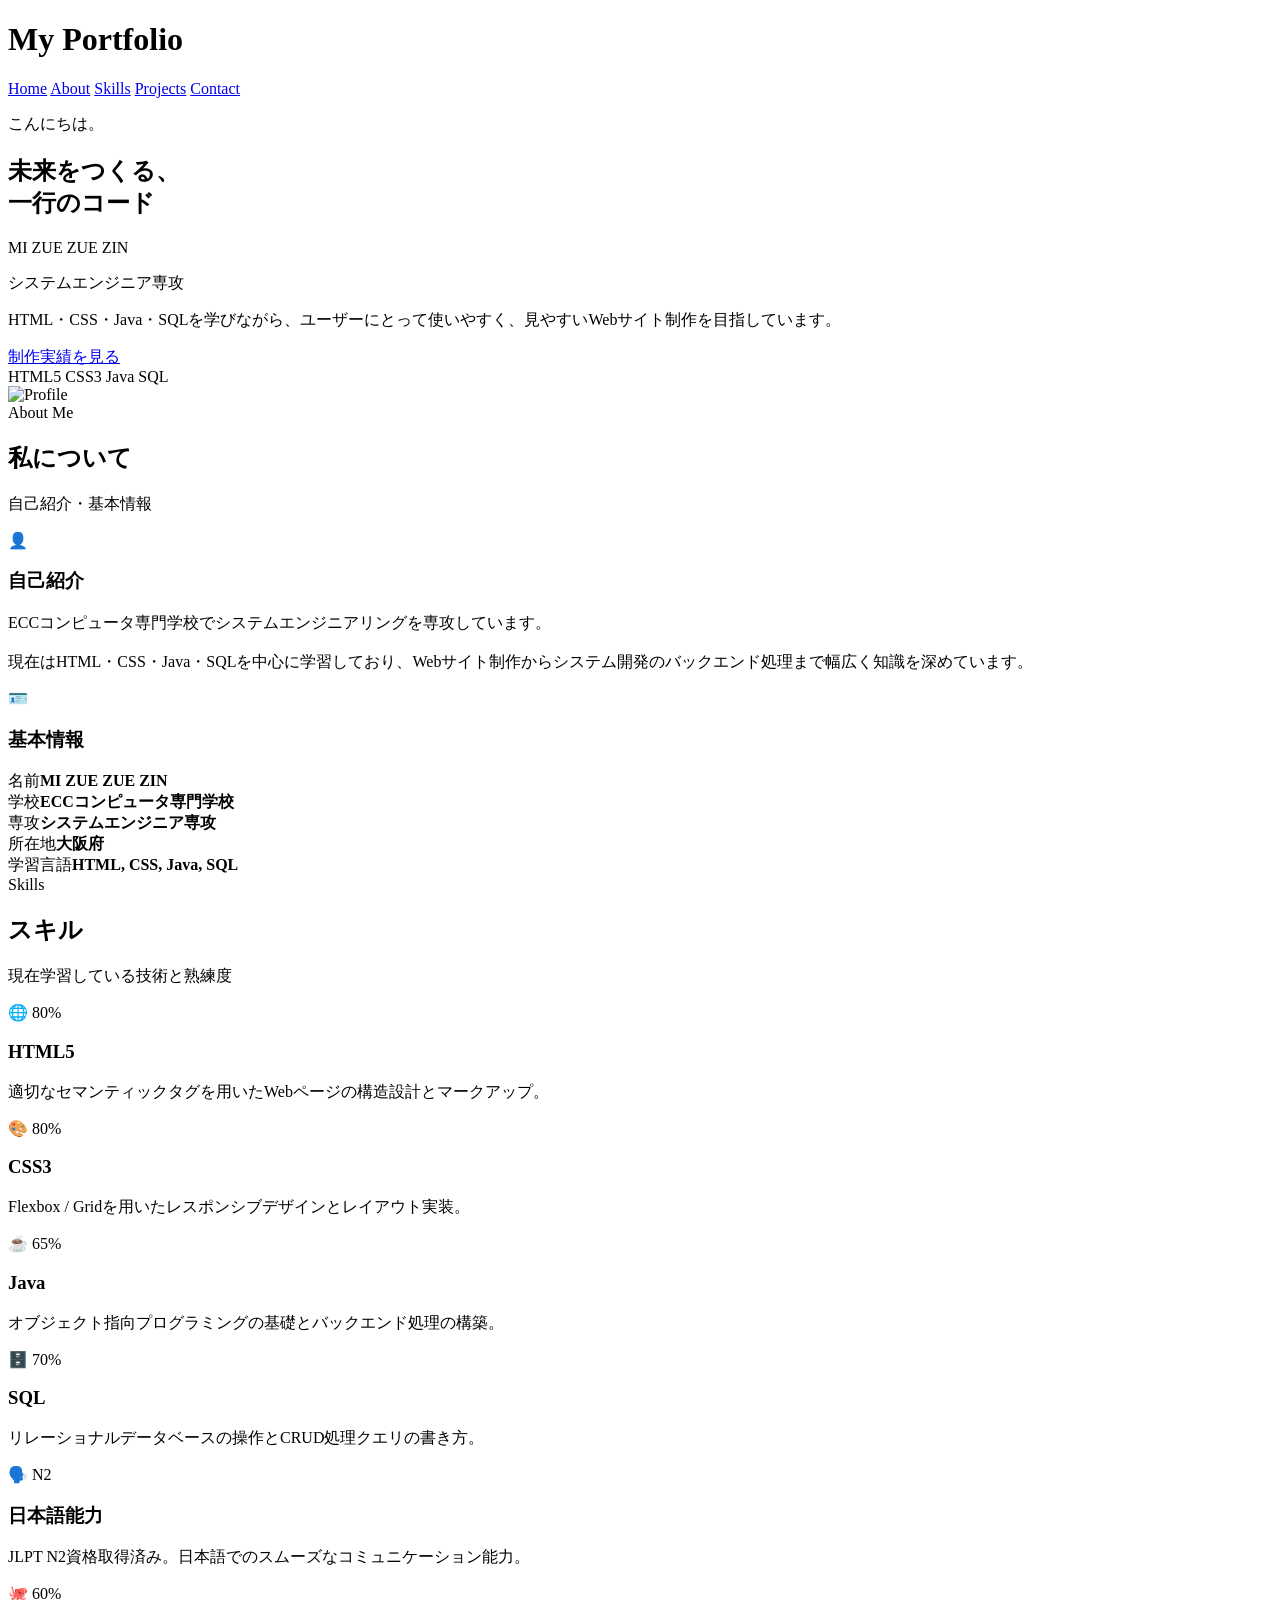
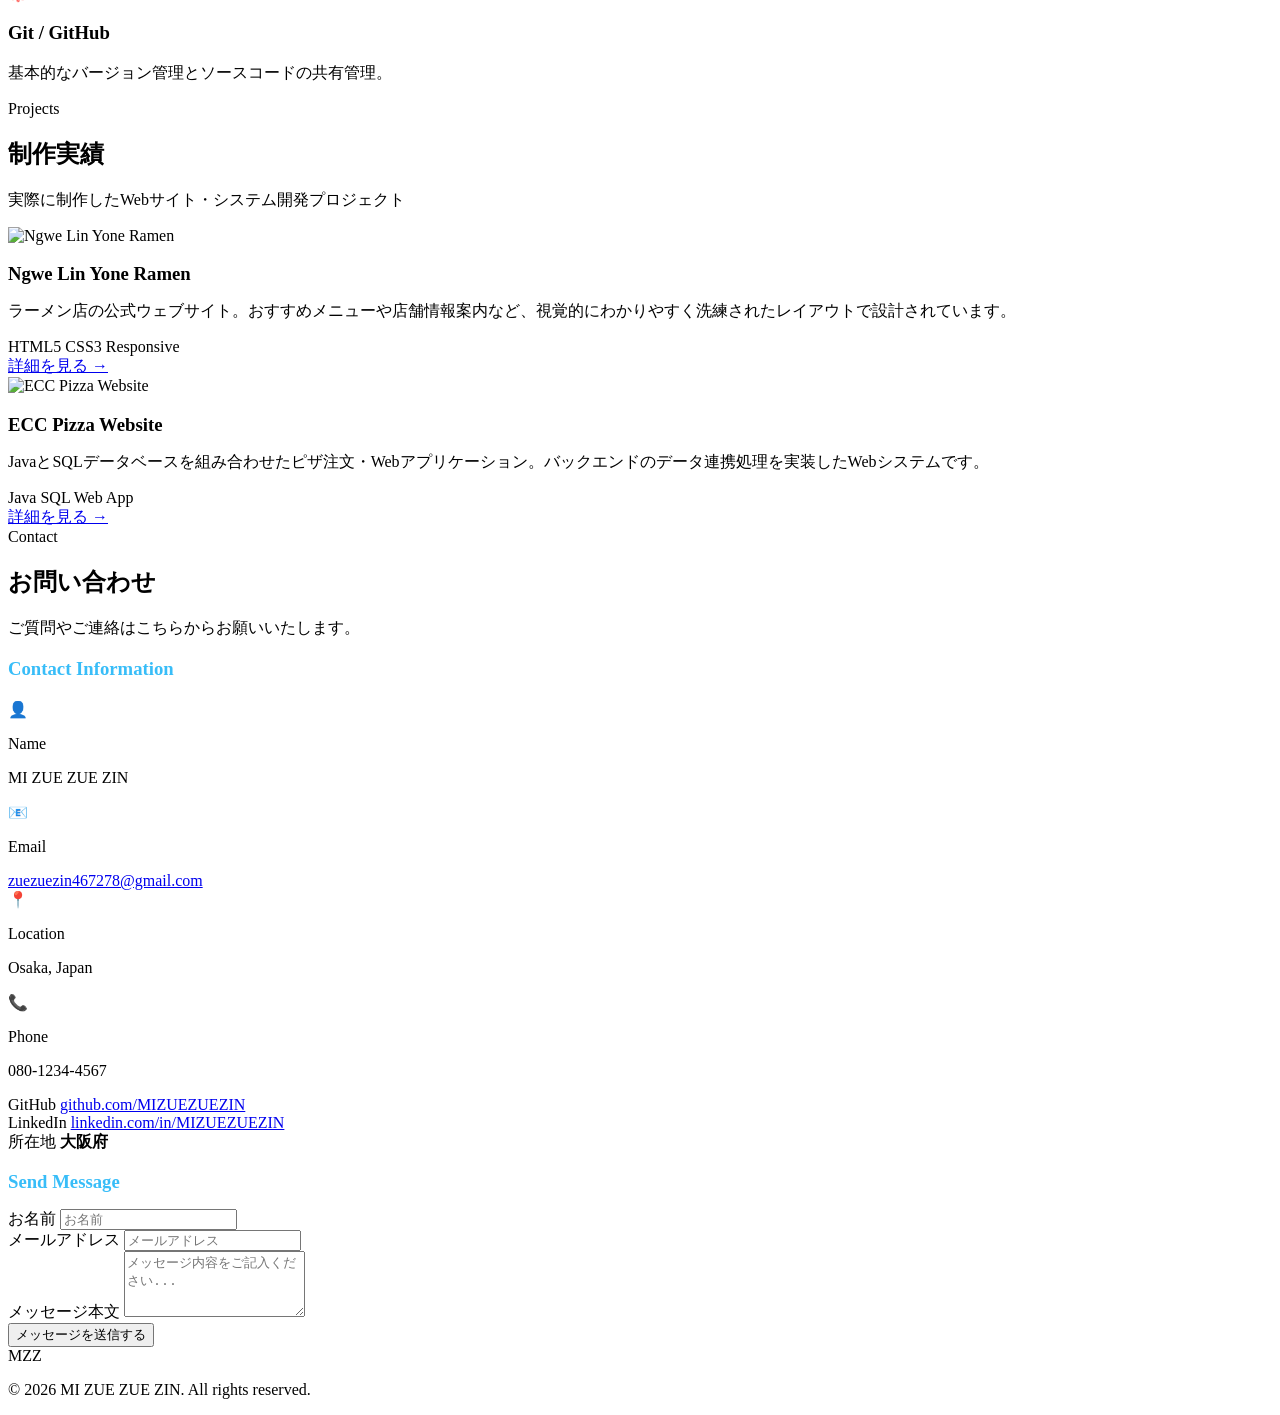
==== index.html @ 62bf08c4 "Add files via upload" ====
<!DOCTYPE html>
<html lang="ja">
<head>
    <meta charset="UTF-8">
    <meta name="viewport" content="width=device-width, initial-scale=1.0">
    <title>MI ZUE ZUE ZIN | Portfolio</title>
    <link rel="stylesheet" href="./css/portfolio.css">
</head>
<body>

    <!-- Ambient Backgrounds -->
    <div class="bg-orb orb-1"></div>
    <div class="bg-orb orb-2"></div>

    <!-- Navigation Header -->
    <header class="navbar">
        <div class="nav-container">
            <h1 class="logo">My Portfolio</h1>
            <nav class="nav-links">
                <a href="#home">Home</a>
                <a href="#about">About</a>
                <a href="#skills">Skills</a>
                <a href="#projects">Projects</a>
                <a href="#contact">Contact</a>
            </nav>
        </div>
    </header>

    <main>
        <!-- Home Section -->
        <section id="home" class="home-section">
            <div class="container home-container">
                <div class="home-text">
                    <p class="greeting">こんにちは。</p>
                    <h2 class="hero-title">未来をつくる、<br>一行のコード</h2>
                    <div class="author-name">MI ZUE ZUE ZIN</div>
                    <p class="author-role">システムエンジニア専攻</p>
                    <p class="description">
                        HTML・CSS・Java・SQLを学びながら、ユーザーにとって使いやすく、見やすいWebサイト制作を目指しています。
                    </p>
                    <div>
                        <a href="#projects" class="btn-primary">制作実績を見る</a>
                    </div>
                    <div class="tag-list">
                        <span class="tag">HTML5</span>
                        <span class="tag">CSS3</span>
                        <span class="tag">Java</span>
                        <span class="tag">SQL</span>
                    </div>
                </div>

                <div class="home-image-wrapper">
                    <div class="profile-glow"></div>
                    <img src="./img/profile2.jpg" alt="Profile" class="profile-img">
                </div>
            </div>
        </section>

        <!-- About Section -->
        <section id="about" class="section">
            <div class="container">
                <div class="section-title">
                    <span class="badge">About Me</span>
                    <h2>私について</h2>
                    <p>自己紹介・基本情報</p>
                </div>

                <div class="grid-2">
                    <div class="glass-card">
                        <div class="card-header">
                            <div class="icon-box">👤</div>
                            <h3 class="card-title">自己紹介</h3>
                        </div>
                        <p class="card-text">
                            ECCコンピュータ専門学校でシステムエンジニアリングを専攻しています。<br><br>
                            現在はHTML・CSS・Java・SQLを中心に学習しており、Webサイト制作からシステム開発のバックエンド処理まで幅広く知識を深めています。
                        </p>
                    </div>

                    <div class="glass-card">
                        <div class="card-header">
                            <div class="icon-box">🪪</div>
                            <h3 class="card-title">基本情報</h3>
                        </div>
                        <div class="info-list">
                            <div class="info-row"><span>名前</span><strong>MI ZUE ZUE ZIN</strong></div>
                            <div class="info-row"><span>学校</span><strong>ECCコンピュータ専門学校</strong></div>
                            <div class="info-row"><span>専攻</span><strong>システムエンジニア専攻</strong></div>
                            <div class="info-row"><span>所在地</span><strong>大阪府</strong></div>
                            <div class="info-row"><span>学習言語</span><strong class="highlight">HTML, CSS, Java, SQL</strong></div>
                        </div>
                    </div>
                </div>
            </div>
        </section>

        <!-- Skills Section -->
        <section id="skills" class="section">
            <div class="container">
                <div class="section-title">
                    <span class="badge">Skills</span>
                    <h2>スキル</h2>
                    <p>現在学習している技術と熟練度</p>
                </div>

                <div class="grid-3">
                    <div class="glass-card skill-card">
                        <div class="skill-header">
                            <span class="skill-icon">🌐</span>
                            <span class="skill-percent">80%</span>
                        </div>
                        <h3>HTML5</h3>
                        <p>適切なセマンティックタグを用いたWebページの構造設計とマークアップ。</p>
                        <div class="progress-bar"><div class="progress" style="width: 80%;"></div></div>
                    </div>

                    <div class="glass-card skill-card">
                        <div class="skill-header">
                            <span class="skill-icon">🎨</span>
                            <span class="skill-percent">80%</span>
                        </div>
                        <h3>CSS3</h3>
                        <p>Flexbox / Gridを用いたレスポンシブデザインとレイアウト実装。</p>
                        <div class="progress-bar"><div class="progress" style="width: 80%;"></div></div>
                    </div>

                    <div class="glass-card skill-card">
                        <div class="skill-header">
                            <span class="skill-icon">☕</span>
                            <span class="skill-percent">65%</span>
                        </div>
                        <h3>Java</h3>
                        <p>オブジェクト指向プログラミングの基礎とバックエンド処理の構築。</p>
                        <div class="progress-bar"><div class="progress" style="width: 65%;"></div></div>
                    </div>

                    <div class="glass-card skill-card">
                        <div class="skill-header">
                            <span class="skill-icon">🗄️</span>
                            <span class="skill-percent">70%</span>
                        </div>
                        <h3>SQL</h3>
                        <p>リレーショナルデータベースの操作とCRUD処理クエリの書き方。</p>
                        <div class="progress-bar"><div class="progress" style="width: 70%;"></div></div>
                    </div>

                    <div class="glass-card skill-card">
                        <div class="skill-header">
                            <span class="skill-icon">🗣️</span>
                            <span class="skill-percent">N2</span>
                        </div>
                        <h3>日本語能力</h3>
                        <p>JLPT N2資格取得済み。日本語でのスムーズなコミュニケーション能力。</p>
                        <div class="progress-bar"><div class="progress" style="width: 90%;"></div></div>
                    </div>

                    <div class="glass-card skill-card">
                        <div class="skill-header">
                            <span class="skill-icon">🐙</span>
                            <span class="skill-percent">60%</span>
                        </div>
                        <h3>Git / GitHub</h3>
                        <p>基本的なバージョン管理とソースコードの共有管理。</p>
                        <div class="progress-bar"><div class="progress" style="width: 60%;"></div></div>
                    </div>
                </div>
            </div>
        </section>

        <!-- Projects Section -->
        <section id="projects" class="section">
            <div class="container">
                <div class="section-title">
                    <span class="badge">Projects</span>
                    <h2>制作実績</h2>
                    <p>実際に制作したWebサイト・システム開発プロジェクト</p>
                </div>

                <div class="grid-3">
                    <div class="glass-card project-card">
                        <div>
                            <div class="card-header">
                                <div class="project-img-box">
                                <img src="./img/NgweLinYoneRamen.png" alt="Ngwe Lin Yone Ramen">
                                </div>
                                <h3 class="card-title" style="margin-bottom: 0.5rem;">Ngwe Lin Yone Ramen</h3>
                            </div>
                            <p class="card-text">
                                ラーメン店の公式ウェブサイト。おすすめメニューや店舗情報案内など、視覚的にわかりやすく洗練されたレイアウトで設計されています。
                            </p>
                            <div class="project-tags">
                                <span class="project-tag">HTML5</span>
                                <span class="project-tag">CSS3</span>
                                <span class="project-tag">Responsive</span>
                            </div>
                        </div>
                        <a href="ramen.html" class="project-link">詳細を見る &rarr;</a>
                    </div>
                    <div class="glass-card project-card">
                        <div>
                            <div class="card-header">
                                <div class="project-img-box">
                                 <img src="./img/grand_menu.jpg" alt="ECC Pizza Website">
                                </div>

                                <h3 class="card-title" style="margin-bottom: 0.5rem;">ECC Pizza Website</h3>
                            </div>
                            <p class="card-text">
                                JavaとSQLデータベースを組み合わせたピザ注文・Webアプリケーション。バックエンドのデータ連携処理を実装したWebシステムです。
                            </p>
                            <div class="project-tags">
                                <span class="project-tag">Java</span>
                                <span class="project-tag">SQL</span>
                                <span class="project-tag">Web App</span>
                            </div>
                        </div>
                        <a href="regular-menu.html" class="project-link">詳細を見る &rarr;</a>
                    </div>

            
                </div>
            </div>
        </section>

        <!-- Contact Section -->
        <section id="contact" class="section">
            <div class="container">
                <div class="section-title">
                    <span class="badge">Contact</span>
                    <h2>お問い合わせ</h2>
                    <p>ご質問やご連絡はこちらからお願いいたします。</p>
                </div>

                <div class="grid-2">
                    <div class="glass-card">
                        <h3 class="card-title" style="color: #38bdf8; margin-bottom: 1.25rem;">Contact Information</h3>
                        <div class="contact-list">
                            <div class="contact-item">
                                <span class="icon-circle">👤</span>
                                <div><p class="label">Name</p><p class="val">MI ZUE ZUE ZIN</p></div>
                            </div>
                            <div class="contact-item">
                                <span class="icon-circle">📧</span>
                                <div><p class="label">Email</p><a href="mailto:zuezuezin467278@gmail.com" class="val link">zuezuezin467278@gmail.com</a></div>
                            </div>
                            <div class="contact-item">
                                <span class="icon-circle">📍</span>
                                <div><p class="label">Location</p><p class="val">Osaka, Japan</p></div>
                            </div>
                            <div class="contact-item">
                                <span class="icon-circle">📞</span>
                                <div><p class="label">Phone</p><p class="val">080-1234-4567</p></div>
                            </div>
                            <div class="info-row">
                                <span>GitHub</span>
                                  <a href="https://github.com/MIZUEZUEZIN" target="_blank" rel="noopener noreferrer" class="contact-link">github.com/MIZUEZUEZIN</a>
                             </div>
                             <div class="info-row">
                                <span>LinkedIn</span>
                                 <a href="https://linkedin.com/in/MIZUEZUEZIN" target="_blank" rel="noopener noreferrer" class="contact-link">linkedin.com/in/MIZUEZUEZIN</a>
                            </div>
                            <div class="info-row">
                               <span>所在地</span>
                               <strong>大阪府</strong>
                            </div>
                            </div>
                        </div>

                    <div class="glass-card">
                        <h3 class="card-title" style="color: #38bdf8; margin-bottom: 1rem;">Send Message</h3>
                        <form action="https://formspree.io/f/mzdnlzeq" method="POST" class="contact-form">
                            <div class="form-group">
                                <label for="name">お名前</label>
                                <input type="text" id="name" name="name" placeholder="お名前" required>
                            </div>
                            <div class="form-group">
                                <label for="email">メールアドレス</label>
                                <input type="email" id="email" name="email" placeholder="メールアドレス" required>
                            </div>
                            <div class="form-group">
                                <label for="message">メッセージ本文</label>
                                <textarea id="message" name="message" rows="4" placeholder="メッセージ内容をご記入ください..." required></textarea>
                            </div>
                            <button type="submit" class="btn-submit">メッセージを送信する</button>
                        </form>
                    </div>
                </div>
            </div>
        </section>
    </main>

    <!-- Footer -->
    <footer class="footer">
        <div class="container footer-container">
            <span class="logo">MZZ</span>
            <p>&copy; 2026 MI ZUE ZUE ZIN. All rights reserved.</p>
        </div>
    </footer>

</body>
</html>
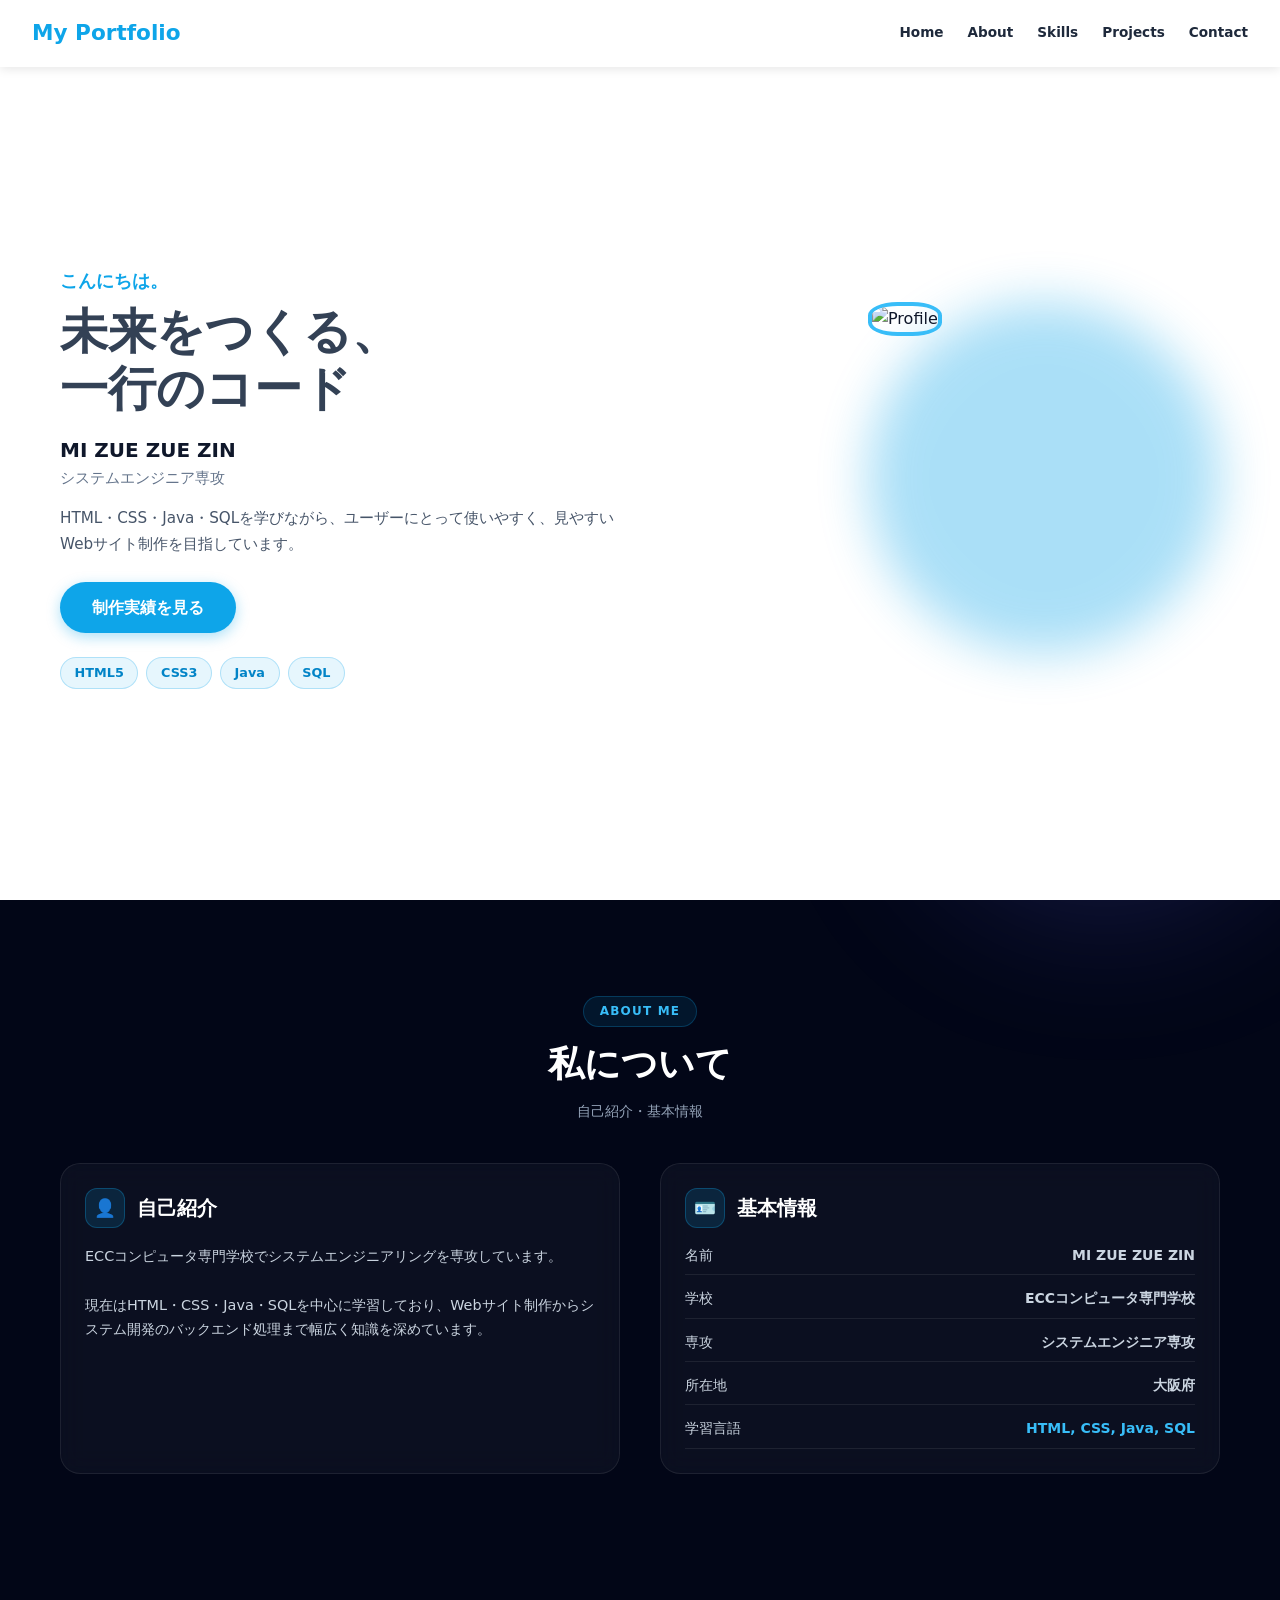
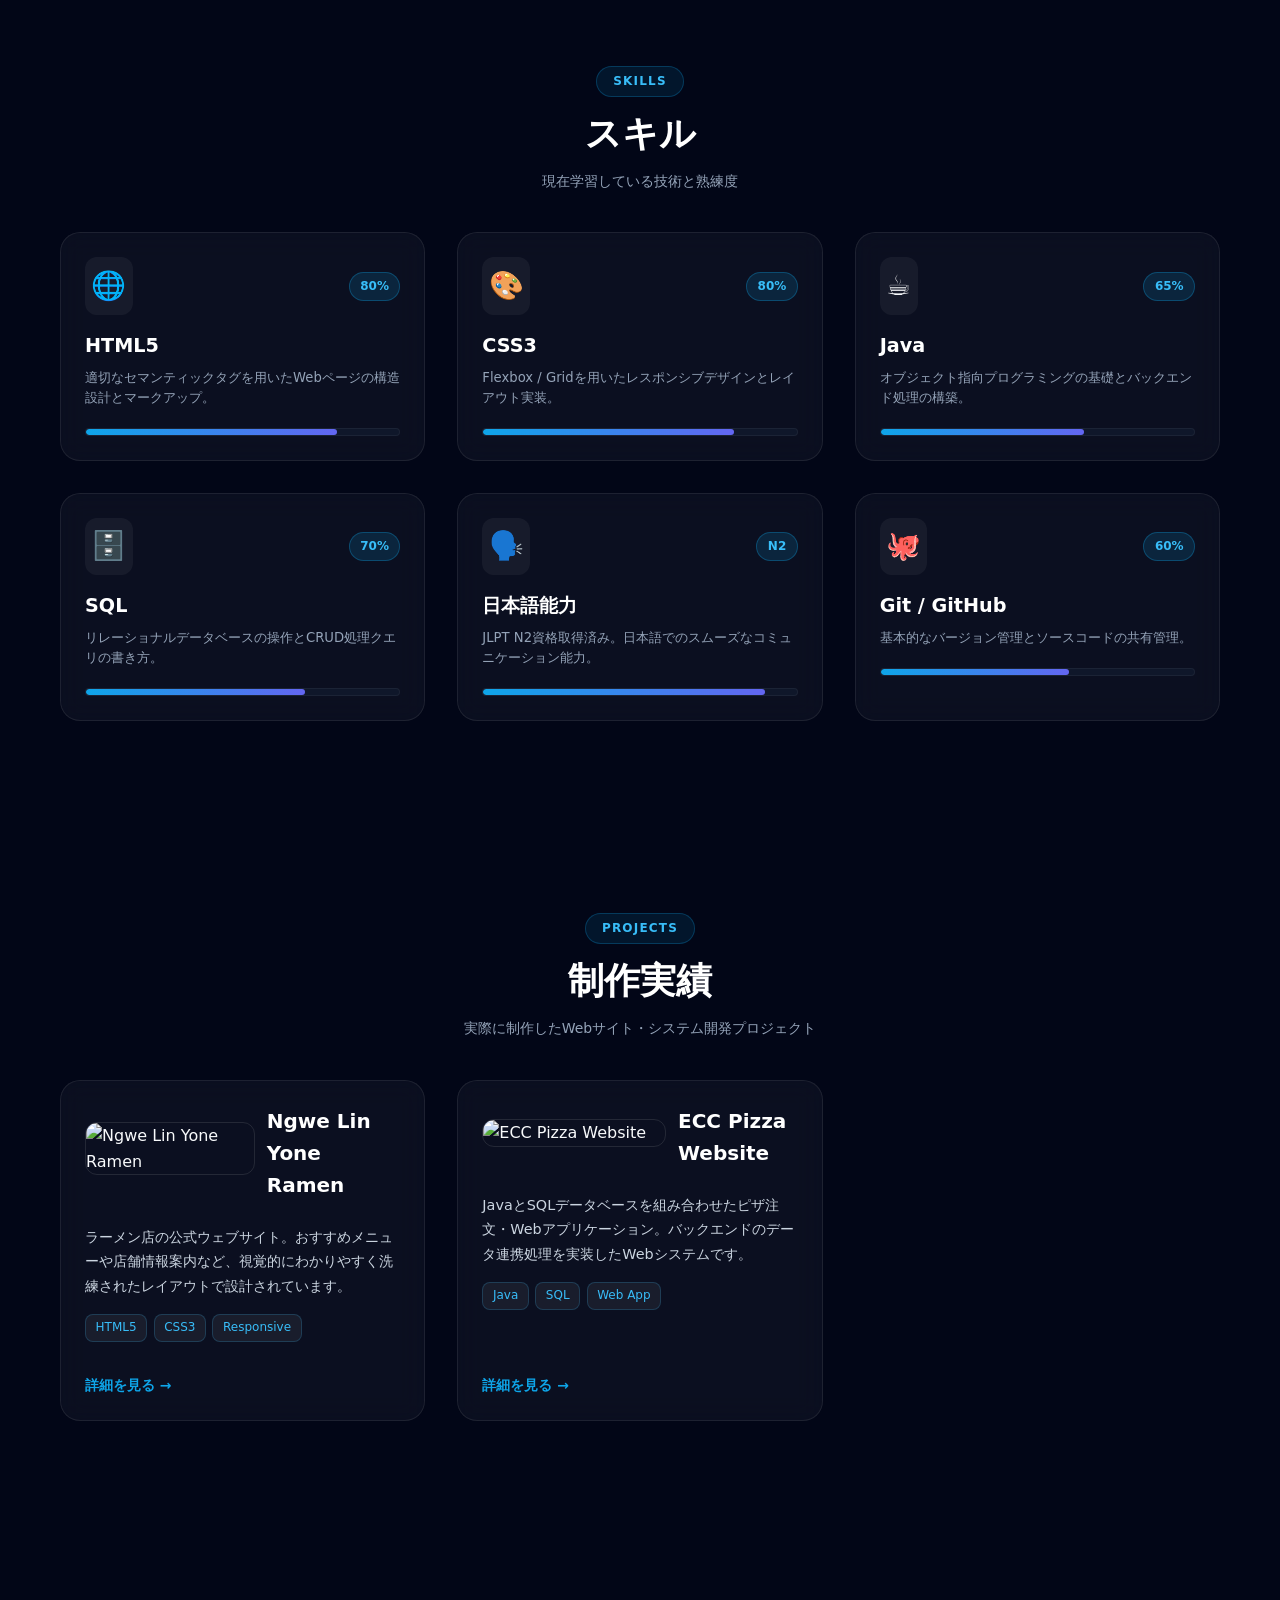
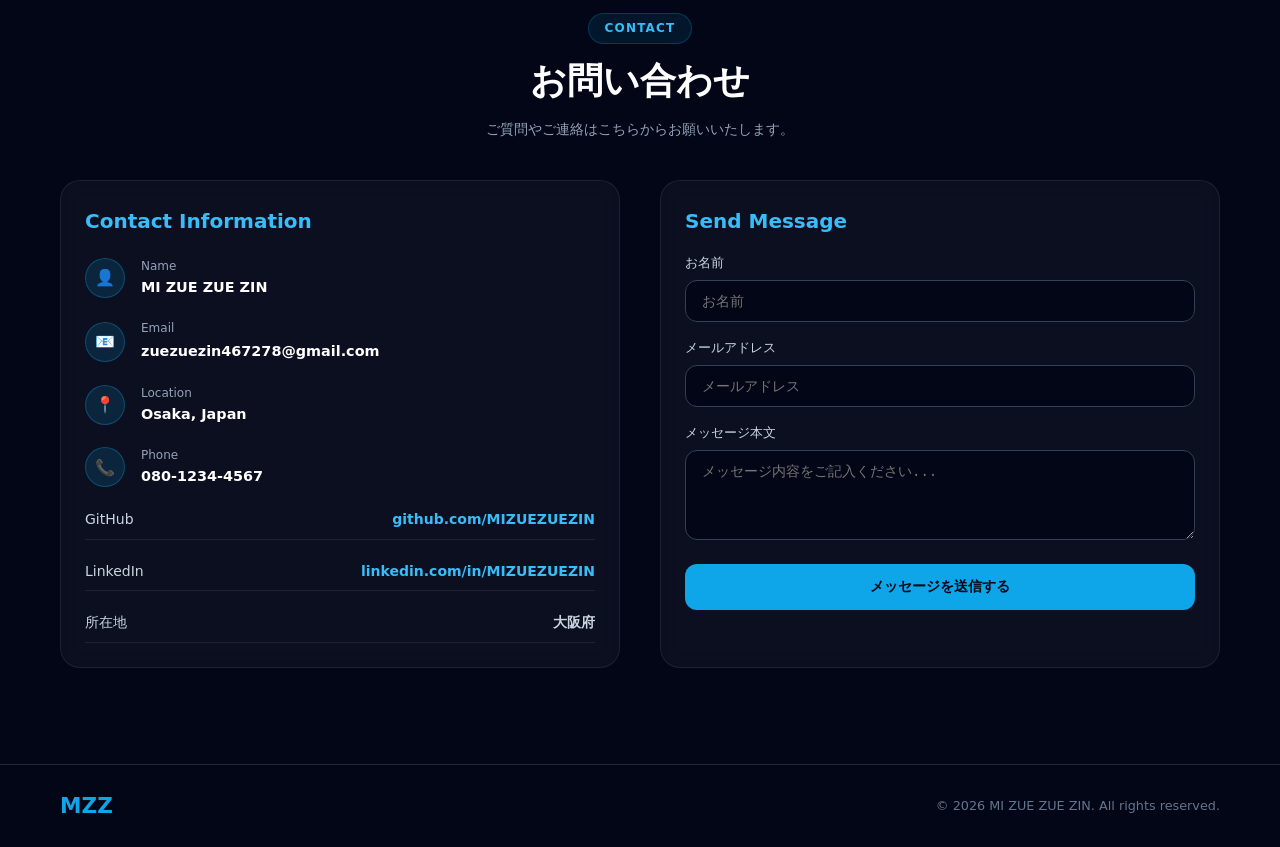
==== commit a45f96cb: "Update index.html" ====
--- a/index.html
+++ b/index.html
@@ -5,7 +5,7 @@
     <meta charset="UTF-8">
     <meta name="viewport" content="width=device-width, initial-scale=1.0">
     <title>MI ZUE ZUE ZIN | Portfolio</title>
-    <link rel="stylesheet" href="./css/portfolio.css">
+    <link rel="stylesheet" href="portfolio.css">
 </head>
 <body>
 
@@ -299,4 +299,4 @@
     </footer>
 
 </body>
-</html>+</html>
--- a/portfolio.css
+++ b/portfolio.css
@@ -0,0 +1,656 @@
+
+       * {
+            margin: 0;
+            padding: 0;
+            box-sizing: border-box;
+        }
+
+        html {
+            scroll-behavior: smooth;
+            font-family: system-ui, -apple-system, BlinkMacSystemFont, 'Segoe UI', Roboto, sans-serif;
+        }
+
+        body {
+            background-color: #020617;
+            color: #f8fafc;
+            overflow-x: hidden;
+            line-height: 1.6;
+        }
+
+        /* Ambient Glowing Background Effects */
+        .bg-orb {
+            position: fixed;
+            border-radius: 50%;
+            filter: blur(80px);
+            pointer-events: none;
+            z-index: -10;
+        }
+        .orb-1 {
+            top: -100px;
+            left: -100px;
+            width: 300px;
+            height: 300px;
+            background-color: rgba(14, 165, 233, 0.25);
+        }
+        .orb-2 {
+            bottom: 0;
+            right: 0;
+            width: 350px;
+            height: 350px;
+            background-color: rgba(99, 102, 241, 0.25);
+        }
+
+        /* ==========================================
+           2. Layout Containers & Grid System
+           ========================================== */
+        .container {
+            max-width: 1200px;
+            margin: 0 auto;
+            padding: 0 1.25rem;
+        }
+
+        .section {
+            padding: 4rem 0;
+        }
+
+        .grid-2 {
+            display: grid;
+            grid-template-columns: 1fr;
+            gap: 1.5rem;
+        }
+
+        .grid-3 {
+            display: grid;
+            grid-template-columns: 1fr;
+            gap: 1.5rem;
+        }
+
+        /* ==========================================
+           3. Header & Navigation (Mobile-first)
+           ========================================== */
+        .navbar {
+            position: fixed;
+            top: 0;
+            left: 0;
+            width: 100%;
+            background-color: rgba(255, 255, 255, 0.95);
+            backdrop-filter: blur(10px);
+            box-shadow: 0 2px 10px rgba(0, 0, 0, 0.1);
+            z-index: 100;
+        }
+
+        .nav-container {
+            display: flex;
+            flex-direction: column;
+            align-items: center;
+            padding: 0.75rem 1rem;
+            gap: 0.5rem;
+        }
+
+        .logo {
+            font-size: 1.35rem;
+            font-weight: 800;
+            color: #0ea5e9;
+        }
+
+        .nav-links {
+            display: flex;
+            gap: 0.85rem;
+            flex-wrap: wrap;
+            justify-content: center;
+        }
+
+        .nav-links a {
+            text-decoration: none;
+            color: #1e293b;
+            font-size: 0.85rem;
+            font-weight: 600;
+            transition: color 0.2s ease;
+        }
+
+        .nav-links a:hover {
+            color: #0ea5e9;
+        }
+
+        /* ==========================================
+           4. Hero Section (Home)
+           ========================================== */
+        .home-section {
+            background-color: #ffffff;
+            color: #0f172a;
+            min-height: 100vh;
+            display: flex;
+            align-items: center;
+            padding-top: 6.5rem;
+            padding-bottom: 3rem;
+        }
+
+        .home-container {
+            display: flex;
+            flex-direction: column-reverse;
+            align-items: center;
+            gap: 2rem;
+        }
+
+        .home-text {
+            text-align: center;
+            width: 100%;
+        }
+
+        .greeting {
+            color: #0ea5e9;
+            font-weight: 700;
+            font-size: 1.1rem;
+        }
+
+        .hero-title {
+            font-size: 2.1rem;
+            font-weight: 800;
+            color: #334155;
+            line-height: 1.2;
+            margin: 0.5rem 0;
+        }
+
+        .author-name {
+            font-size: 1.25rem;
+            font-weight: 700;
+            margin-top: 1rem;
+            color: #0f172a;
+        }
+
+        .author-role {
+            color: #64748b;
+            font-size: 0.95rem;
+            font-weight: 500;
+        }
+
+        .description {
+            margin-top: 1rem;
+            color: #475569;
+            font-size: 0.95rem;
+            line-height: 1.7;
+        }
+
+        .btn-primary {
+            display: inline-block;
+            margin-top: 1.5rem;
+            background-color: #0ea5e9;
+            color: #ffffff;
+            font-weight: 700;
+            padding: 0.8rem 2rem;
+            border-radius: 9999px;
+            text-decoration: none;
+            box-shadow: 0 4px 14px rgba(14, 165, 233, 0.35);
+            transition: transform 0.2s ease, background-color 0.2s ease;
+        }
+
+        .btn-primary:hover {
+            background-color: #0284c7;
+            transform: translateY(-2px);
+        }
+
+        .tag-list {
+            display: flex;
+            flex-wrap: wrap;
+            justify-content: center;
+            gap: 0.5rem;
+            margin-top: 1.5rem;
+        }
+
+        .tag {
+            background-color: rgba(14, 165, 233, 0.1);
+            color: #0284c7;
+            border: 1px solid rgba(14, 165, 233, 0.25);
+            padding: 0.3rem 0.85rem;
+            border-radius: 9999px;
+            font-size: 0.8rem;
+            font-weight: 600;
+        }
+
+        .home-image-wrapper {
+            position: relative;
+            width: 13rem;
+            height: 13rem;
+           
+
+        }
+
+        .profile-glow {
+            position: absolute;
+            inset: 0;
+            background-color: #0ea5e9;
+            border-radius: 50%;
+            filter: blur(25px);
+            opacity: 0.35;
+        }
+
+        .profile-img {
+            position: relative;
+            width: 100%;
+            height: 100%;
+            object-fit: cover;
+            border-radius: 40%;
+            object-position: center 40%;
+            border: 4px solid #38bdf8;
+        }
+
+        /* ==========================================
+           5. Section Titles & Badges
+           ========================================== */
+        .section-title {
+            text-align: center;
+            margin-bottom: 2.5rem;
+        }
+
+        .badge {
+            display: inline-block;
+            color: #38bdf8;
+            font-size: 0.75rem;
+            font-weight: 700;
+            text-transform: uppercase;
+            letter-spacing: 0.1em;
+            background-color: rgba(14, 165, 233, 0.1);
+            border: 1px solid rgba(14, 165, 233, 0.25);
+            padding: 0.3rem 1rem;
+            border-radius: 9999px;
+        }
+
+        .section-title h2 {
+            font-size: 1.85rem;
+            font-weight: 800;
+            margin-top: 0.5rem;
+            color: #ffffff;
+        }
+
+        .section-title p {
+            color: #94a3b8;
+            font-size: 0.875rem;
+            margin-top: 0.5rem;
+        }
+
+        /* ==========================================
+           6. Glassmorphism Cards
+           ========================================== */
+        .glass-card {
+            background-color: rgba(255, 255, 255, 0.04);
+            backdrop-filter: blur(12px);
+            border: 1px solid rgba(255, 255, 255, 0.08);
+            border-radius: 1.25rem;
+            padding: 1.5rem;
+            transition: border-color 0.3s ease, transform 0.3s ease;
+        }
+
+        .glass-card:hover {
+            border-color: rgba(56, 189, 248, 0.4);
+            transform: translateY(-4px);
+        }
+
+        .card-header {
+            display: flex;
+            align-items: center;
+            gap: 0.75rem;
+            margin-bottom: 1rem;
+        }
+
+        .icon-box {
+            width: 2.5rem;
+            height: 2.5rem;
+            border-radius: 0.75rem;
+            background-color: rgba(14, 165, 233, 0.15);
+            border: 1px solid rgba(14, 165, 233, 0.3);
+            display: flex;
+            align-items: center;
+            justify-content: center;
+            font-size: 1.1rem;
+        }
+
+        .card-title {
+            font-size: 1.25rem;
+            font-weight: 700;
+            color: #ffffff;
+        }
+
+        .card-text {
+            color: #cbd5e1;
+            font-size: 0.9rem;
+            line-height: 1.7;
+        }
+
+        .info-list {
+            display: flex;
+            flex-direction: column;
+            gap: 0.75rem;
+            margin-top: 0.5rem;
+        }
+
+        .info-row {
+            display: flex;
+            justify-content: space-between;
+            border-bottom: 1px solid rgba(255, 255, 255, 0.08);
+            padding-bottom: 0.5rem;
+            font-size: 0.875rem;
+            color: #cbd5e1;
+        }
+
+        .highlight {
+            color: #38bdf8;
+            font-weight: 600;
+        }
+
+        /* ==========================================
+           7. Skill Cards & Progress Bars
+           ========================================== */
+        .skill-header {
+            display: flex;
+            justify-content: space-between;
+            align-items: center;
+            margin-bottom: 1rem;
+        }
+
+        .skill-icon {
+            font-size: 1.75rem;
+            background-color: rgba(255, 255, 255, 0.05);
+            padding: 0.4rem;
+            border-radius: 0.75rem;
+        }
+
+        .skill-percent {
+            font-size: 0.75rem;
+            font-weight: 700;
+            color: #38bdf8;
+            background-color: rgba(14, 165, 233, 0.15);
+            padding: 0.25rem 0.65rem;
+            border-radius: 9999px;
+            border: 1px solid rgba(14, 165, 233, 0.3);
+        }
+
+        .skill-card h3 {
+            font-size: 1.2rem;
+            color: #ffffff;
+            margin-bottom: 0.4rem;
+        }
+
+        .skill-card p {
+            color: #94a3b8;
+            font-size: 0.825rem;
+            line-height: 1.5;
+        }
+
+        .progress-bar {
+            width: 100%;
+            background-color: #0f172a;
+            height: 0.5rem;
+            border-radius: 9999px;
+            margin-top: 1.25rem;
+            overflow: hidden;
+            border: 1px solid rgba(255, 255, 255, 0.05);
+        }
+
+        .progress {
+            height: 100%;
+            background: linear-gradient(90deg, #0ea5e9, #6366f1);
+            border-radius: 9999px;
+        }
+
+        /* ==========================================
+           8. Projects Section
+           ========================================== */
+        .project-card {
+            display: flex;
+            flex-direction: column;
+            justify-content: space-between;
+        }
+
+        /* Image container for Project Cards */
+        .project-img-box {
+            width: 100%;
+            height: auto;
+            border-radius: 0.75rem;
+            overflow: hidden;
+            margin-bottom: 1rem;
+            border: 1px solid rgba(255, 255, 255, 0.1);
+        }
+
+        .project-img-box img {
+            width: 100%;
+            height: 100%;
+            object-fit: cover;
+            display: block;
+        }
+
+        .project-tags {
+            display: flex;
+            flex-wrap: wrap;
+            gap: 0.4rem;
+            margin: 1rem 0;
+        }
+
+        .project-tag {
+            background-color: rgba(255, 255, 255, 0.06);
+            color: #38bdf8;
+            font-size: 0.75rem;
+            padding: 0.2rem 0.6rem;
+            border-radius: 0.5rem;
+            border: 1px solid rgba(56, 189, 248, 0.2);
+        }
+
+        .project-link {
+            display: inline-block;
+            margin-top: 1rem;
+            color: #0ea5e9;
+            text-decoration: none;
+            font-size: 0.875rem;
+            font-weight: 600;
+            transition: color 0.2s ease;
+        }
+
+        .project-link:hover {
+            color: #38bdf8;
+            text-decoration: underline;
+        }
+
+        /* ==========================================
+           9. Contact Form & Details
+           ========================================== */
+        .contact-list {
+            display: flex;
+            flex-direction: column;
+            gap: 1.25rem;
+            margin-top: 1rem;
+        }
+
+        .contact-link {
+            color: #38bdf8;
+            text-decoration: none;
+            font-weight: 600;
+            transition: color 0.2s ease;
+        }
+
+        .contact-link:hover {
+            color: #0284c7;
+            text-decoration: underline;
+        }
+
+        .contact-item {
+            display: flex;
+            align-items: center;
+            gap: 1rem;
+        }
+
+        .icon-circle {
+            width: 2.5rem;
+            height: 2.5rem;
+            border-radius: 50%;
+            background-color: rgba(14, 165, 233, 0.15);
+            border: 1px solid rgba(14, 165, 233, 0.3);
+            display: flex;
+            align-items: center;
+            justify-content: center;
+            color: #38bdf8;
+        }
+
+        .label {
+            color: #94a3b8;
+            font-size: 0.75rem;
+        }
+
+        .val {
+            color: #ffffff;
+            font-weight: 600;
+            font-size: 0.9rem;
+            word-break: break-all;
+        }
+
+        .link {
+            text-decoration: none;
+            color: #ffffff;
+            transition: color 0.2s ease;
+        }
+
+        .link:hover {
+            color: #38bdf8;
+        }
+
+        .contact-form {
+            display: flex;
+            flex-direction: column;
+            gap: 1rem;
+            margin-top: 1rem;
+        }
+
+        .form-group {
+            display: flex;
+            flex-direction: column;
+            gap: 0.4rem;
+        }
+
+        .form-group label {
+            color: #cbd5e1;
+            font-size: 0.8rem;
+            font-weight: 500;
+        }
+
+        .form-group input,
+        .form-group textarea {
+            width: 100%;
+            background-color: #020617;
+            border: 1px solid #334155;
+            border-radius: 0.75rem;
+            padding: 0.75rem 1rem;
+            color: #ffffff;
+            font-size: 0.875rem;
+            transition: border-color 0.2s ease;
+        }
+
+        .form-group input:focus,
+        .form-group textarea:focus {
+            outline: none;
+            border-color: #38bdf8;
+        }
+
+        .btn-submit {
+            width: 100%;
+            background-color: #0ea5e9;
+            color: #020617;
+            font-weight: 700;
+            padding: 0.85rem;
+            border: none;
+            border-radius: 0.75rem;
+            cursor: pointer;
+            transition: background-color 0.2s ease;
+            margin-top: 0.5rem;
+            font-size: 0.9rem;
+        }
+
+        .btn-submit:hover {
+            background-color: #38bdf8;
+        }
+
+        /* ==========================================
+           10. Footer
+           ========================================== */
+        .footer {
+            border-top: 1px solid #1e293b;
+            background-color: #020617;
+            padding: 1.5rem 0;
+            color: #64748b;
+            font-size: 0.8rem;
+        }
+
+        .footer-container {
+            display: flex;
+            flex-direction: column;
+            align-items: center;
+            gap: 0.5rem;
+        }
+
+        /* ==========================================
+           11. Responsive Breakpoints
+           ========================================== */
+        
+        /* TABLET TARGET (640px and up) */
+        @media (min-width: 640px) {
+            .nav-container {
+                flex-direction: row;
+                justify-content: space-between;
+                padding: 1rem 2rem;
+            }
+
+            .nav-links {
+                gap: 1.5rem;
+            }
+
+            .grid-3 {
+                grid-template-columns: repeat(2, 1fr);
+            }
+
+            .section-title h2 {
+                font-size: 2.25rem;
+            }
+
+            .footer-container {
+                flex-direction: row;
+                justify-content: space-between;
+            }
+        }
+
+        /* DESKTOP / LAPTOP TARGET (992px and up) */
+        @media (min-width: 992px) {
+            .section {
+                padding: 6rem 0;
+            }
+
+            .home-container {
+                flex-direction: row;
+                justify-content: space-between;
+            }
+
+            .home-text {
+                text-align: left;
+                width: 50%;
+            }
+
+            .hero-title {
+                font-size: 3rem;
+            }
+
+            .tag-list {
+                justify-content: flex-start;
+            }
+
+            .home-image-wrapper {
+                width: 22rem;
+                height: 22rem;
+                
+            }
+
+            .grid-2 {
+                grid-template-columns: repeat(2, 1fr);
+                gap: 2.5rem;
+            }
+
+            .grid-3 {
+                grid-template-columns: repeat(3, 1fr);
+                gap: 2rem;
+            }
+        }
